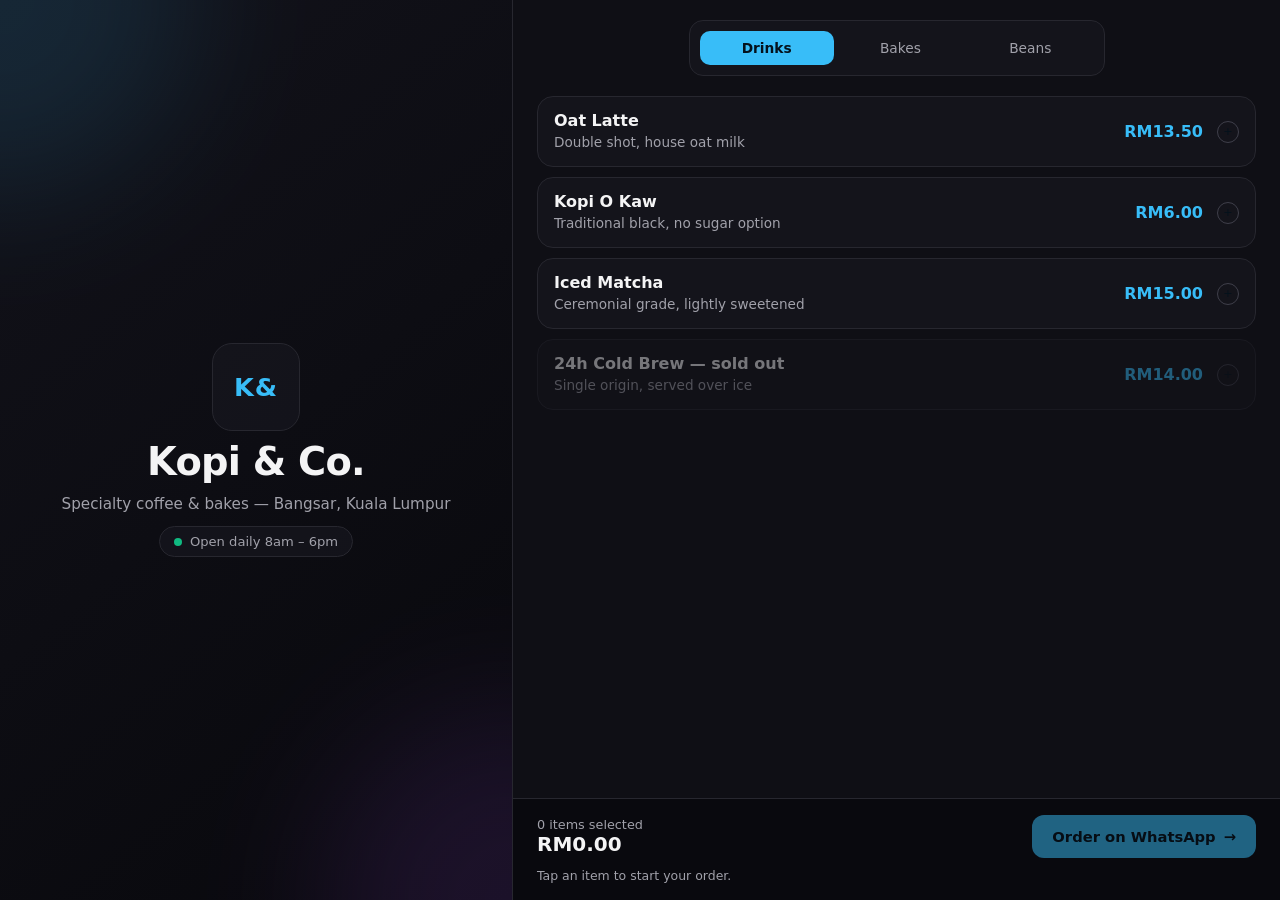
==== index.html @ c64f82d9 "Rework storefront into one config-driven template with real basket + totals" ====
<!DOCTYPE html>
<html lang="en">
<head>
    <meta charset="UTF-8">
    <meta name="viewport" content="width=device-width, initial-scale=1.0, viewport-fit=cover">
    <title>Digital Storefront</title>
    <meta name="description" content="" data-meta-description>
    <meta name="theme-color" content="#0a0a0f">
    <meta name="apple-mobile-web-app-capable" content="yes">
    <meta name="apple-mobile-web-app-status-bar-style" content="black-translucent">
    <meta name="mobile-web-app-capable" content="yes">

    <meta property="og:type" content="website">
    <meta property="og:title" content="" data-meta-title>
    <meta property="og:description" content="" data-meta-description>
    <meta property="og:image" content="" data-meta-image>
    <meta name="twitter:card" content="summary_large_image">
    <meta name="twitter:title" content="" data-meta-title>
    <meta name="twitter:description" content="" data-meta-description>
    <meta name="twitter:image" content="" data-meta-image>

    <link rel="icon" href="favicon.svg" type="image/svg+xml">
    <link rel="apple-touch-icon" href="favicon.svg">
    <link rel="stylesheet" href="themes.css">
    <link rel="stylesheet" href="app.css">
</head>
<body>
    <main class="app">
        <!-- Branding -->
        <header class="hero">
            <div class="hero__glow" aria-hidden="true"></div>
            <div class="hero__inner">
                <div class="hero__logo" id="logo"></div>
                <h1 class="hero__name" id="business-name"></h1>
                <p class="hero__tagline" id="tagline"></p>
                <div class="badge" id="status-badge">
                    <span class="badge__dot" aria-hidden="true"></span>
                    <span id="status-text"></span>
                </div>
            </div>
        </header>

        <!-- Catalogue -->
        <section class="panel" aria-label="Menu">
            <div class="tabs" id="tabs" role="tablist" aria-label="Categories"></div>
            <div class="catalogue" id="catalogue"></div>

            <!-- Checkout -->
            <div class="checkout">
                <div class="checkout__inner">
                    <div class="basket" id="basket" hidden>
                        <button type="button" class="basket__toggle" id="basket-toggle"
                                aria-expanded="false" aria-controls="basket-lines">
                            <span id="basket-label"></span>
                            <span aria-hidden="true">View</span>
                        </button>
                        <div class="basket__lines" id="basket-lines" hidden></div>
                    </div>

                    <div class="checkout__row">
                        <div class="summary">
                            <div class="summary__count" id="count" aria-live="polite"></div>
                            <div class="summary__total" id="total"></div>
                        </div>
                        <button type="button" class="cta" id="cta" disabled>
                            Order on WhatsApp
                            <span aria-hidden="true">&rarr;</span>
                        </button>
                    </div>

                    <p class="hint" id="hint" aria-live="polite"></p>
                </div>
            </div>
        </section>
    </main>

    <script src="config.js"></script>
    <script src="app.js"></script>
</body>
</html>
---- themes.css ----
/* Theme tokens: add a new client look by adding one [data-theme] block. */
:root[data-theme="cyber"] {
  color-scheme: dark;
  --bg: #0a0a0f;
  --hero-from: #12121a;
  --hero-to: #08080c;
  --panel: rgba(24, 24, 32, 0.4);
  --surface: rgba(24, 24, 32, 0.6);
  --surface-hover: rgba(39, 39, 48, 0.75);
  --bar: rgba(9, 9, 13, 0.85);
  --border: #27272f;
  --border-strong: #3f3f4a;
  --text: #f4f4f5;
  --text-muted: #a1a1aa;
  --accent: #38bdf8;
  --accent-hover: #7dd3fc;
  --accent-text: #04121c;
  --accent-soft: rgba(56, 189, 248, 0.12);
  --glow-a: #38bdf8;
  --glow-b: #a855f7;
  --radius: 16px;
  --font: "Inter", ui-sans-serif, system-ui, -apple-system, "Segoe UI", sans-serif;
}

:root[data-theme="luxe"] {
  color-scheme: light;
  --bg: #faf7f2;
  --hero-from: #faf7f2;
  --hero-to: #f2ece1;
  --panel: rgba(255, 255, 255, 0.45);
  --surface: rgba(255, 255, 255, 0.72);
  --surface-hover: #ffffff;
  --bar: rgba(255, 255, 255, 0.88);
  --border: #e6dccb;
  --border-strong: #cbbda3;
  --text: #1c1917;
  --text-muted: #6b6459;
  --accent: #b48a3c;
  --accent-hover: #9c742c;
  --accent-text: #ffffff;
  --accent-soft: rgba(180, 138, 60, 0.12);
  --glow-a: #d4af37;
  --glow-b: #8c6b2f;
  --radius: 14px;
  --font: "Cormorant Garamond", "Times New Roman", Georgia, serif;
}

:root[data-theme="artisan"] {
  color-scheme: light;
  --bg: #f5f0e1;
  --hero-from: #f7f2e4;
  --hero-to: #ebe5d5;
  --panel: rgba(255, 255, 255, 0.42);
  --surface: rgba(255, 255, 255, 0.7);
  --surface-hover: #ffffff;
  --bar: rgba(255, 255, 255, 0.9);
  --border: #e3d9c2;
  --border-strong: #c9b894;
  --text: #1f1b16;
  --text-muted: #6a6152;
  --accent: #c2410c;
  --accent-hover: #9a3412;
  --accent-text: #ffffff;
  --accent-soft: rgba(194, 65, 12, 0.1);
  --glow-a: #f97316;
  --glow-b: #e11d48;
  --radius: 18px;
  --font: "Inter", ui-sans-serif, system-ui, -apple-system, "Segoe UI", sans-serif;
}
---- app.css ----
*,
*::before,
*::after {
  box-sizing: border-box;
}

[hidden] {
  display: none !important;
}

html,
body {
  margin: 0;
  height: 100%;
}

body {
  font-family: var(--font);
  background: var(--bg);
  color: var(--text);
  -webkit-font-smoothing: antialiased;
  -webkit-tap-highlight-color: transparent;
}

.app {
  display: flex;
  flex-direction: column;
  min-height: 100vh;
  min-height: 100dvh;
  overflow: hidden;
}

/* ---------- Hero ---------- */
.hero {
  position: relative;
  flex: 0 0 auto;
  display: flex;
  flex-direction: column;
  align-items: center;
  justify-content: center;
  gap: 12px;
  padding: 20px 20px 18px;
  text-align: center;
  background: linear-gradient(140deg, var(--hero-from), var(--hero-to));
  overflow: hidden;
}

.hero__glow {
  position: absolute;
  inset: 0;
  opacity: 0.12;
  pointer-events: none;
}

.hero__glow::before,
.hero__glow::after {
  content: "";
  position: absolute;
  width: 24rem;
  height: 24rem;
  border-radius: 9999px;
  filter: blur(72px);
}

.hero__glow::before {
  top: 0;
  left: 0;
  background: var(--glow-a);
  transform: translate(-50%, -50%);
}

.hero__glow::after {
  right: 0;
  bottom: 0;
  background: var(--glow-b);
  transform: translate(50%, 50%);
}

.hero__inner {
  position: relative;
  z-index: 1;
  display: flex;
  flex-direction: column;
  align-items: center;
  gap: 10px;
  max-width: 34rem;
  min-width: 0;
}

.hero__logo {
  display: grid;
  place-items: center;
  width: 56px;
  height: 56px;
  border-radius: 14px;
  border: 1px solid var(--border);
  background: var(--surface);
  font-size: 1.1rem;
  font-weight: 700;
  letter-spacing: 0.04em;
  color: var(--accent);
  overflow: hidden;
}

.hero__logo img {
  width: 100%;
  height: 100%;
  object-fit: cover;
}

.hero__name {
  margin: 0;
  font-size: clamp(1.4rem, 5vw, 2.4rem);
  line-height: 1.1;
  font-weight: 700;
  letter-spacing: -0.02em;
  overflow-wrap: anywhere;
}

.hero__tagline {
  margin: 0;
  font-size: 0.95rem;
  line-height: 1.5;
  color: var(--text-muted);
  overflow-wrap: anywhere;
}

.badge {
  display: inline-flex;
  align-items: center;
  gap: 8px;
  padding: 7px 14px;
  border-radius: 9999px;
  border: 1px solid var(--border);
  background: var(--surface);
  font-size: 0.82rem;
  color: var(--text-muted);
}

.badge__dot {
  width: 8px;
  height: 8px;
  border-radius: 9999px;
  background: #10b981;
}

.badge[data-tone="closed"] .badge__dot {
  background: #ef4444;
}

/* ---------- Catalogue panel ---------- */
.panel {
  display: flex;
  flex: 1;
  flex-direction: column;
  min-height: 0;
  background: var(--panel);
  border-top: 1px solid var(--border);
}

.tabs {
  display: flex;
  gap: 4px;
  padding: 10px;
  margin: 12px auto 0;
  width: min(100%, 26rem);
  border: 1px solid var(--border);
  border-radius: 14px;
  background: var(--surface);
  overflow-x: auto;
  scrollbar-width: none;
}

.tabs::-webkit-scrollbar {
  display: none;
}

.tab {
  flex: 1 0 auto;
  padding: 9px 14px;
  border: 0;
  border-radius: 10px;
  background: transparent;
  color: var(--text-muted);
  font: inherit;
  font-size: 0.86rem;
  font-weight: 500;
  cursor: pointer;
  transition: background 0.18s ease, color 0.18s ease;
}

.tab[aria-selected="true"] {
  background: var(--accent);
  color: var(--accent-text);
  font-weight: 700;
}

.catalogue {
  flex: 1;
  min-height: 0;
  padding: 14px 16px 18px;
  overflow-y: auto;
  overscroll-behavior: contain;
  -webkit-overflow-scrolling: touch;
}

.card-list {
  display: grid;
  gap: 10px;
  max-width: 46rem;
  margin: 0 auto;
}

.card {
  display: flex;
  align-items: center;
  gap: 14px;
  width: 100%;
  padding: 14px 16px;
  text-align: left;
  border: 1px solid var(--border);
  border-radius: var(--radius);
  background: var(--surface);
  color: inherit;
  font: inherit;
  cursor: pointer;
  user-select: none;
  transition: border-color 0.18s ease, background 0.18s ease, transform 0.12s ease;
}

.card:hover:not([disabled]) {
  border-color: var(--border-strong);
  background: var(--surface-hover);
}

.card:active:not([disabled]) {
  transform: scale(0.985);
}

.card[aria-pressed="true"] {
  border-color: var(--accent);
  background: var(--accent-soft);
}

.card[disabled] {
  opacity: 0.45;
  cursor: not-allowed;
}

.card__body {
  flex: 1;
  min-width: 0;
}

.card__name {
  margin: 0;
  font-size: 1rem;
  font-weight: 600;
  overflow-wrap: anywhere;
}

.card[aria-pressed="true"] .card__name {
  color: var(--accent);
}

.card__desc {
  margin: 3px 0 0;
  font-size: 0.85rem;
  line-height: 1.4;
  color: var(--text-muted);
  overflow-wrap: anywhere;
}

.card__price {
  font-size: 1rem;
  font-weight: 700;
  color: var(--accent);
  white-space: nowrap;
}

.card__check {
  display: grid;
  place-items: center;
  width: 22px;
  height: 22px;
  border-radius: 9999px;
  border: 1px solid var(--border-strong);
  color: var(--accent-text);
  font-size: 0.7rem;
}

.card[aria-pressed="true"] .card__check {
  background: var(--accent);
  border-color: var(--accent);
}

/* Quantity stepper */
.stepper {
  display: flex;
  align-items: center;
  gap: 2px;
  padding: 2px;
  border: 1px solid var(--border);
  border-radius: 9999px;
  background: var(--bg);
}

.stepper__btn {
  display: grid;
  place-items: center;
  width: 28px;
  height: 28px;
  border: 0;
  border-radius: 9999px;
  background: transparent;
  color: var(--text);
  font: inherit;
  font-size: 1rem;
  line-height: 1;
  cursor: pointer;
}

.stepper__btn:hover {
  background: var(--accent-soft);
  color: var(--accent);
}

.stepper__qty {
  min-width: 20px;
  text-align: center;
  font-size: 0.88rem;
  font-weight: 700;
  font-variant-numeric: tabular-nums;
}

.empty {
  padding: 28px 10px;
  text-align: center;
  color: var(--text-muted);
  font-size: 0.9rem;
}

/* ---------- Checkout bar ---------- */
.checkout {
  border-top: 1px solid var(--border);
  background: var(--bar);
  backdrop-filter: blur(12px);
  padding: 12px 16px calc(12px + env(safe-area-inset-bottom));
}

.checkout__inner {
  display: flex;
  flex-direction: column;
  gap: 10px;
  max-width: 46rem;
  margin: 0 auto;
}

.basket {
  border: 1px solid var(--border);
  border-radius: 12px;
  background: var(--surface);
  overflow: hidden;
}

.basket__toggle {
  display: flex;
  align-items: center;
  justify-content: space-between;
  gap: 10px;
  width: 100%;
  padding: 10px 12px;
  border: 0;
  background: transparent;
  color: inherit;
  font: inherit;
  font-size: 0.85rem;
  cursor: pointer;
}

.basket__lines {
  display: grid;
  gap: 6px;
  padding: 0 12px 12px;
  font-size: 0.85rem;
  color: var(--text-muted);
}

.basket__line {
  display: flex;
  justify-content: space-between;
  gap: 12px;
}

.basket__line--fee {
  font-style: italic;
}

.checkout__row {
  display: flex;
  align-items: center;
  justify-content: space-between;
  gap: 12px;
}

.summary {
  min-width: 0;
}

.summary__count {
  font-size: 0.8rem;
  color: var(--text-muted);
}

.summary__total {
  font-size: 1.25rem;
  font-weight: 700;
  font-variant-numeric: tabular-nums;
}

.cta {
  display: inline-flex;
  align-items: center;
  gap: 8px;
  padding: 13px 20px;
  border: 0;
  border-radius: 12px;
  background: var(--accent);
  color: var(--accent-text);
  font: inherit;
  font-size: 0.92rem;
  font-weight: 700;
  cursor: pointer;
  transition: background 0.18s ease, transform 0.12s ease;
}

.cta:hover:not([disabled]) {
  background: var(--accent-hover);
}

.cta:active:not([disabled]) {
  transform: scale(0.97);
}

.cta[disabled] {
  opacity: 0.5;
  cursor: not-allowed;
}

.hint {
  margin: 0;
  font-size: 0.78rem;
  color: var(--text-muted);
  min-height: 1rem;
}

.pop {
  animation: pop 0.25s ease;
}

@keyframes pop {
  0% { transform: scale(1); }
  45% { transform: scale(1.12); }
  100% { transform: scale(1); }
}

:focus-visible {
  outline: 2px solid var(--accent);
  outline-offset: 2px;
}

@media (prefers-reduced-motion: reduce) {
  *,
  *::before,
  *::after {
    animation-duration: 0.001ms !important;
    transition-duration: 0.001ms !important;
  }
}

/* ---------- Desktop split layout ---------- */
@media (min-width: 768px) {
  .app {
    flex-direction: row;
  }

  .hero {
    flex: 0 0 40%;
    padding: 40px;
    gap: 16px;
  }

  .hero__logo {
    width: 88px;
    height: 88px;
    border-radius: 20px;
    font-size: 1.6rem;
  }

  .panel {
    flex: 1;
    border-top: 0;
    border-left: 1px solid var(--border);
  }

  .tabs {
    margin-top: 20px;
  }

  .catalogue {
    padding: 20px 24px 24px;
  }

  .checkout {
    padding: 16px 24px;
  }
}
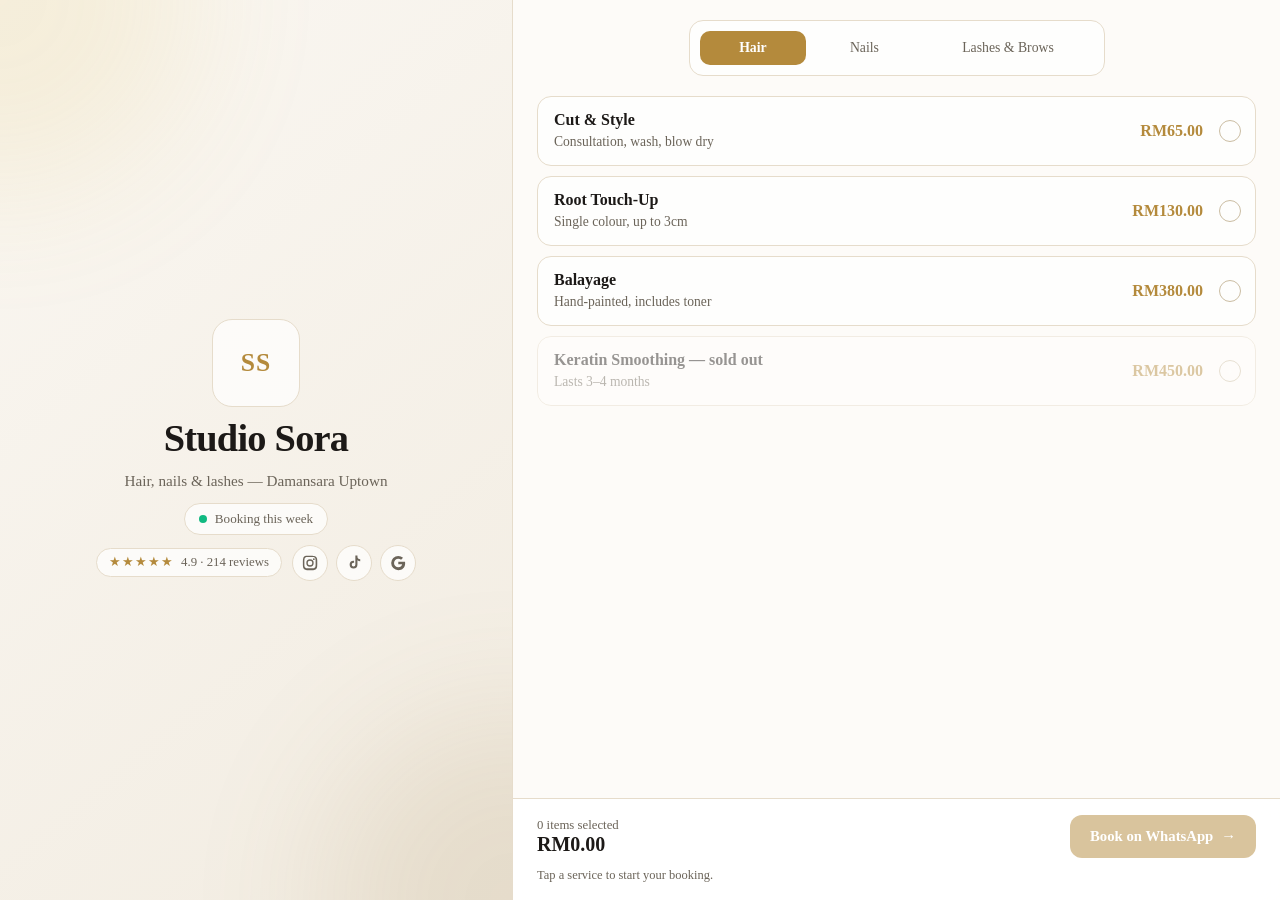
==== commit 4b267766: "Add niche presets, reviews page and social links Co-Authored-By: Devin AI <158243242+devin-ai-integr" ====
--- a/index.html
+++ b/index.html
@@ -37,6 +37,10 @@
                     <span class="badge__dot" aria-hidden="true"></span>
                     <span id="status-text"></span>
                 </div>
+                <div class="hero__meta">
+                    <a class="rating" id="rating-link" href="reviews.html" hidden></a>
+                    <div class="socials" id="socials" aria-label="Social links" hidden></div>
+                </div>
             </div>
         </header>
 
@@ -74,7 +78,9 @@
         </section>
     </main>
 
+    <script src="presets.js"></script>
     <script src="config.js"></script>
+    <script src="shared.js"></script>
     <script src="app.js"></script>
 </body>
 </html>
--- a/app.css
+++ b/app.css
@@ -25,8 +25,8 @@
 .app {
   display: flex;
   flex-direction: column;
-  min-height: 100vh;
-  min-height: 100dvh;
+  height: 100vh;
+  height: 100dvh;
   overflow: hidden;
 }
 
@@ -214,37 +214,56 @@
 .card {
   display: flex;
   align-items: center;
+  border: 1px solid var(--border);
+  border-radius: var(--radius);
+  background: var(--surface);
+  user-select: none;
+  transition: border-color 0.18s ease, background 0.18s ease, transform 0.12s ease;
+}
+
+.card:hover:not([data-sold-out]) {
+  border-color: var(--border-strong);
+  background: var(--surface-hover);
+}
+
+.card:has(.card__main:active) {
+  transform: scale(0.985);
+}
+
+.card[data-selected="true"] {
+  border-color: var(--accent);
+  background: var(--accent-soft);
+}
+
+.card[data-sold-out] {
+  opacity: 0.45;
+}
+
+/* The card's own hit area — the stepper is a sibling, never nested inside it. */
+.card__main {
+  display: flex;
+  flex: 1;
+  align-items: center;
   gap: 14px;
-  width: 100%;
+  min-width: 0;
   padding: 14px 16px;
-  text-align: left;
-  border: 1px solid var(--border);
-  border-radius: var(--radius);
-  background: var(--surface);
+  border: 0;
+  border-radius: inherit;
+  background: transparent;
   color: inherit;
   font: inherit;
+  text-align: left;
   cursor: pointer;
-  user-select: none;
-  transition: border-color 0.18s ease, background 0.18s ease, transform 0.12s ease;
-}
-
-.card:hover:not([disabled]) {
-  border-color: var(--border-strong);
-  background: var(--surface-hover);
-}
-
-.card:active:not([disabled]) {
-  transform: scale(0.985);
-}
-
-.card[aria-pressed="true"] {
-  border-color: var(--accent);
-  background: var(--accent-soft);
-}
-
-.card[disabled] {
-  opacity: 0.45;
+}
+
+.card__main[disabled] {
   cursor: not-allowed;
+}
+
+.card__aside {
+  display: flex;
+  align-items: center;
+  padding-right: 14px;
 }
 
 .card__body {
@@ -259,7 +278,7 @@
   overflow-wrap: anywhere;
 }
 
-.card[aria-pressed="true"] .card__name {
+.card[data-selected="true"] .card__name {
   color: var(--accent);
 }
 
@@ -289,7 +308,7 @@
   font-size: 0.7rem;
 }
 
-.card[aria-pressed="true"] .card__check {
+.card[data-selected="true"] .card__check {
   background: var(--accent);
   border-color: var(--accent);
 }
@@ -342,6 +361,7 @@
 
 /* ---------- Checkout bar ---------- */
 .checkout {
+  flex: 0 0 auto;
   border-top: 1px solid var(--border);
   background: var(--bar);
   backdrop-filter: blur(12px);
@@ -381,6 +401,9 @@
 .basket__lines {
   display: grid;
   gap: 6px;
+  max-height: 26vh;
+  overflow-y: auto;
+  overscroll-behavior: contain;
   padding: 0 12px 12px;
   font-size: 0.85rem;
   color: var(--text-muted);
@@ -478,6 +501,245 @@
   }
 }
 
+/* ---------- Hero extras: rating pill + socials ---------- */
+.hero__meta {
+  display: flex;
+  flex-wrap: wrap;
+  align-items: center;
+  justify-content: center;
+  gap: 10px;
+}
+
+.rating {
+  display: inline-flex;
+  align-items: center;
+  gap: 8px;
+  padding: 6px 12px;
+  border-radius: 9999px;
+  border: 1px solid var(--border);
+  background: var(--surface);
+  color: var(--text-muted);
+  font-size: 0.8rem;
+  text-decoration: none;
+}
+
+.rating:hover {
+  border-color: var(--accent);
+  color: var(--text);
+}
+
+.rating__value {
+  font-variant-numeric: tabular-nums;
+}
+
+.stars {
+  display: inline-flex;
+  gap: 1px;
+  font-size: 0.8rem;
+  line-height: 1;
+}
+
+.stars__star {
+  color: var(--border-strong);
+}
+
+.stars__star[data-on="true"] {
+  color: var(--accent);
+}
+
+.socials {
+  display: flex;
+  flex-wrap: wrap;
+  align-items: center;
+  justify-content: center;
+  gap: 8px;
+}
+
+.social {
+  display: inline-flex;
+  align-items: center;
+  gap: 8px;
+  padding: 8px;
+  border-radius: 9999px;
+  border: 1px solid var(--border);
+  background: var(--surface);
+  color: var(--text-muted);
+  text-decoration: none;
+  transition: color 0.18s ease, border-color 0.18s ease;
+}
+
+.social:hover {
+  border-color: var(--accent);
+  color: var(--accent);
+}
+
+.social svg {
+  width: 18px;
+  height: 18px;
+  fill: currentColor;
+}
+
+.socials--labelled .social {
+  padding: 8px 14px;
+  border-radius: 9999px;
+  font-size: 0.82rem;
+}
+
+/* ---------- Reviews page ---------- */
+.hero--compact {
+  padding: 18px 20px;
+}
+
+.back {
+  align-self: flex-start;
+  font-size: 0.82rem;
+  color: var(--text-muted);
+  text-decoration: none;
+}
+
+.back:hover {
+  color: var(--accent);
+}
+
+.reviews {
+  display: flex;
+  flex: 1;
+  flex-direction: column;
+  min-height: 0;
+  padding: 16px;
+}
+
+.reviews__head {
+  flex: 0 0 auto;
+  max-width: 46rem;
+  width: 100%;
+  margin: 0 auto 14px;
+}
+
+.reviews__headline {
+  margin: 0;
+  font-size: clamp(1.2rem, 3.5vw, 1.6rem);
+  letter-spacing: -0.01em;
+}
+
+.reviews__intro {
+  margin: 6px 0 0;
+  font-size: 0.88rem;
+  color: var(--text-muted);
+}
+
+.score {
+  display: flex;
+  align-items: center;
+  gap: 12px;
+  margin-top: 14px;
+  padding: 12px 16px;
+  border: 1px solid var(--border);
+  border-radius: var(--radius);
+  background: var(--surface);
+}
+
+.score__value {
+  font-size: 2rem;
+  font-weight: 700;
+  line-height: 1;
+  color: var(--accent);
+  font-variant-numeric: tabular-nums;
+}
+
+.score__meta {
+  display: grid;
+  gap: 4px;
+}
+
+.score__count {
+  font-size: 0.8rem;
+  color: var(--text-muted);
+}
+
+.reviews__list {
+  display: grid;
+  gap: 10px;
+  flex: 1;
+  min-height: 0;
+  align-content: start;
+  max-width: 46rem;
+  width: 100%;
+  margin: 0 auto;
+  padding-right: 2px;
+  overflow-y: auto;
+  overscroll-behavior: contain;
+  -webkit-overflow-scrolling: touch;
+}
+
+.review {
+  padding: 14px 16px;
+  border: 1px solid var(--border);
+  border-radius: var(--radius);
+  background: var(--surface);
+}
+
+.review__head {
+  display: flex;
+  align-items: center;
+  gap: 12px;
+}
+
+.review__avatar {
+  display: grid;
+  place-items: center;
+  width: 38px;
+  height: 38px;
+  flex: 0 0 auto;
+  border-radius: 9999px;
+  border: 1px solid var(--border);
+  background: var(--accent-soft);
+  color: var(--accent);
+  font-size: 0.8rem;
+  font-weight: 700;
+}
+
+.review__who {
+  flex: 1;
+  min-width: 0;
+}
+
+.review__name {
+  margin: 0;
+  font-size: 0.95rem;
+  font-weight: 600;
+}
+
+.review__meta,
+.review__source {
+  margin: 2px 0 0;
+  font-size: 0.78rem;
+  color: var(--text-muted);
+}
+
+.review__text {
+  margin: 10px 0 0;
+  font-size: 0.9rem;
+  line-height: 1.55;
+}
+
+.reviews__foot {
+  display: flex;
+  flex-wrap: wrap;
+  align-items: center;
+  justify-content: space-between;
+  gap: 12px;
+  flex: 0 0 auto;
+  max-width: 46rem;
+  width: 100%;
+  margin: 14px auto 0;
+  padding-bottom: env(safe-area-inset-bottom);
+}
+
+.cta--link {
+  text-decoration: none;
+}
+
 /* ---------- Desktop split layout ---------- */
 @media (min-width: 768px) {
   .app {
@@ -488,6 +750,10 @@
     flex: 0 0 40%;
     padding: 40px;
     gap: 16px;
+  }
+
+  .reviews {
+    padding: 24px;
   }
 
   .hero__logo {
